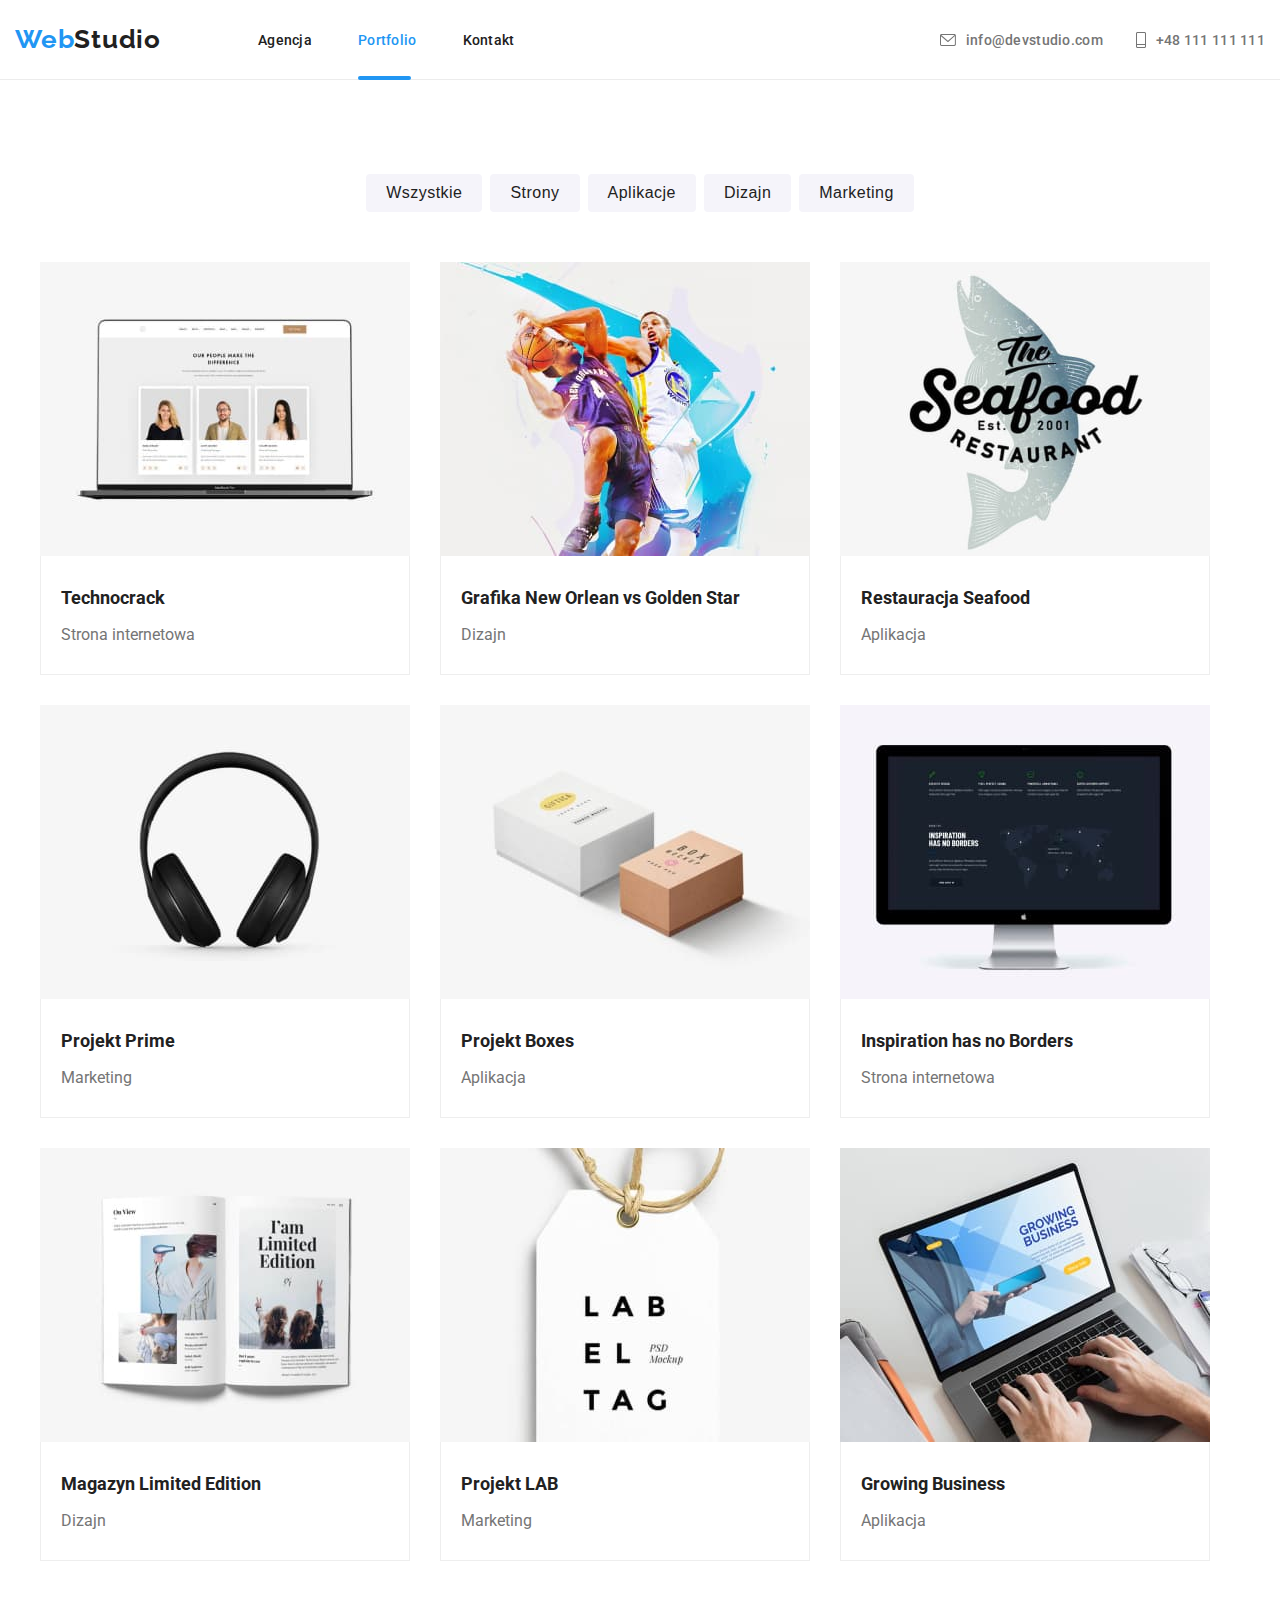
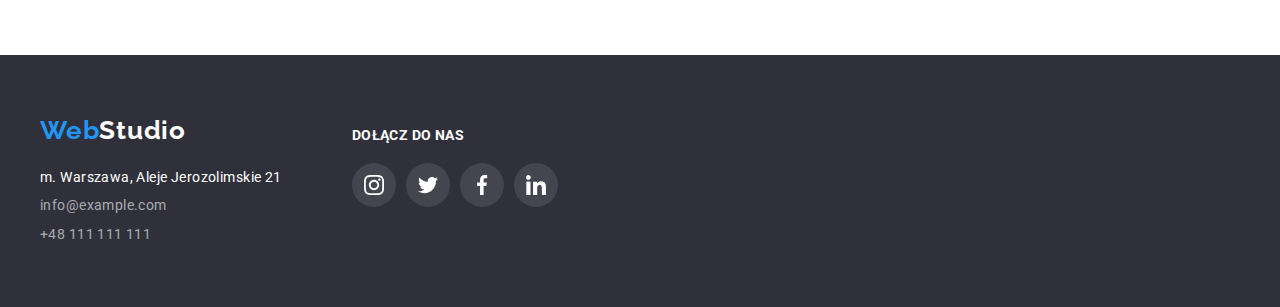
==== portfolio.html @ 6ef07c6f "." ====
<!DOCTYPE html>
<html lang="pl">
  <head>
    <meta charset="UTF-8" />
    <meta http-equiv="X-UA-Compatible" content="IE=edge" />
    <meta name="viewport" content="width=device-width, initial-scale=1.0" />
    <title>WebStudio</title>
    <link
      rel="stylesheet"
      href="https://cdnjs.cloudflare.com/ajax/libs/modern-normalize/1.1.0/modern-normalize.min.css"
      integrity="sha512-wpPYUAdjBVSE4KJnH1VR1HeZfpl1ub8YT/NKx4PuQ5NmX2tKuGu6U/JRp5y+Y8XG2tV+wKQpNHVUX03MfMFn9Q=="
      crossorigin="anonymous"
      referrerpolicy="no-referrer"
    />
    <link href="./css/styles.css" rel="stylesheet" />
    <link rel="preconnect" href="https://fonts.gstatic.com" crossorigin />
    <link
      href="https://fonts.googleapis.com/css2?family=Raleway:wght@700&family=Roboto:wght@400;500;700;900&display=swap"
      rel="stylesheet"
    />
  </head>
  <body>
    <header class="page-headerr">
      <div class="menu containerr">
        <div class="menu__logo logo">
          <a class="navigation-logo" href="./index.html"> <span>Web</span>Studio</a>
        </div>
        <nav class="menu__nav">
          <ul class="menu__nav-items">
            <li>
              <a class="menu__nav-item link" href="./index.html">Agencja</a>
            </li>
            <li>
              <a class="menu__nav-item-main link link-active" href="./portfolio.html">Portfolio</a>
            </li>
            <li>
              <a class="menu__nav-item link" href="#">Kontakt</a>
            </li>
          </ul>
        </nav>
        <div class="menu__contact">
          <ul class="menu__contact-items">
            <li class="flex">
              <a class="menu__contact-item link" href="mailto:info@devstudio.com">
                <svg class="menu__contact-icon-mail" width="16" height="12">
                  <use href="./images/symbol-defs.svg#icon-envelope12-1"></use>
                </svg>
                info@devstudio.com
              </a>
            </li>
            <li class="flex">
              <a class="menu__contact-item link" href="tel:+48111111111">
                <svg class="menu__contact-icon-tel" width="10" height="16">
                  <use href="./images/symbol-defs.svg#icon-phone"></use>
                </svg>
                +48 111 111 111
              </a>
            </li>
          </ul>
        </div>
      </div>
    </header>
    <main>
      <!--buttons-->
      <div class="height-portfolio">
        <section class="align-items-center">
          <div class="container">
            <ul class="menu-buttons">
              <li>
                <button style="cursor: pointer" class="menu-button" type="button">Wszystkie</button>
              </li>
              <li>
                <button style="cursor: pointer" class="menu-button" type="button">Strony</button>
              </li>
              <li>
                <button style="cursor: pointer" class="menu-button" type="button">Aplikacje</button>
              </li>
              <li>
                <button style="cursor: pointer" class="menu-button" type="button">Dizajn</button>
              </li>
              <li>
                <button style="cursor: pointer" class="menu-button" type="button">Marketing</button>
              </li>
            </ul>
          </div>
        </section>
        <section class="section-main-cards">
          <div class="container-main-cards">
            <ul class="cards">
              <li class="card-item">
                <div class="overlay-box">
                  <img
                    src="./images/Technocrack.jpg"
                    alt="strona internetowa"
                    width="370"
                    height="294"
                  />
                  <div class="overlay">
                    <p class="overlay-text">
                      Technocrack jest popularną platformą wykorzystywaną do rozpowszechniania
                      koronawirusa. Firmy wykorzystują tę platformę do celów szpiegowskich i ataków
                      na niezabezpieczone serwery konkurencji
                    </p>
                  </div>
                </div>
                <figcaption class="body-title">
                  <h2 class="description">Technocrack</h2>
                  <p class="alt">Strona internetowa</p>
                </figcaption>
              </li>
              <li class="card-item">
                <div class="overlay-box">
                  <img src="./images/GoldenStar.jpg" alt="dizajn" width="370" height="294" />
                  <div class="overlay">
                    <p class="overlay-text">
                      Technocrack jest popularną platformą wykorzystywaną do rozpowszechniania
                      koronawirusa. Firmy wykorzystują tę platformę do celów szpiegowskich i ataków
                      na niezabezpieczone serwery konkurencji
                    </p>
                  </div>
                </div>
                <figcaption class="body-title">
                  <h2 class="description">Grafika New Orlean vs Golden Star</h2>
                  <p class="alt">Dizajn</p>
                </figcaption>
              </li>
              <li class="card-item">
                <div class="overlay-box">
                  <img src="./images/seafood.jpg" alt="aplikacja" width="370" height="294" />
                  <div class="overlay">
                    <p class="overlay-text">
                      Technocrack jest popularną platformą wykorzystywaną do rozpowszechniania
                      koronawirusa. Firmy wykorzystują tę platformę do celów szpiegowskich i ataków
                      na niezabezpieczone serwery konkurencji
                    </p>
                  </div>
                </div>
                <figcaption class="body-title">
                  <h2 class="description">Restauracja Seafood</h2>
                  <p class="alt">Aplikacja</p>
                </figcaption>
              </li>
              <li class="card-item">
                <div class="overlay-box">
                  <img src="./images/headphones.jpg" alt="marketing" width="370" height="294" />
                  <div class="overlay">
                    <p class="overlay-text">
                      Technocrack jest popularną platformą wykorzystywaną do rozpowszechniania
                      koronawirusa. Firmy wykorzystują tę platformę do celów szpiegowskich i ataków
                      na niezabezpieczone serwery konkurencji
                    </p>
                  </div>
                </div>
                <figcaption class="body-title">
                  <h2 class="description">Projekt Prime</h2>
                  <p class="alt">Marketing</p>
                </figcaption>
              </li>
              <li class="card-item">
                <div class="overlay-box">
                  <img src="./images/boxes.jpg" alt="aplikacja" width="370" height="294" />
                  <div class="overlay">
                    <p class="overlay-text">
                      Technocrack jest popularną platformą wykorzystywaną do rozpowszechniania
                      koronawirusa. Firmy wykorzystują tę platformę do celów szpiegowskich i ataków
                      na niezabezpieczone serwery konkurencji
                    </p>
                  </div>
                </div>
                <figcaption class="body-title">
                  <h2 class="description">Projekt Boxes</h2>
                  <p class="alt">Aplikacja</p>
                </figcaption>
              </li>
              <li class="card-item">
                <div class="overlay-box">
                  <img
                    src="./images/monitor.jpg"
                    alt="strona internetowa"
                    width="370"
                    height="294"
                  />
                  <div class="overlay">
                    <p class="overlay-text">
                      Technocrack jest popularną platformą wykorzystywaną do rozpowszechniania
                      koronawirusa. Firmy wykorzystują tę platformę do celów szpiegowskich i ataków
                      na niezabezpieczone serwery konkurencji
                    </p>
                  </div>
                </div>
                <figcaption class="body-title">
                  <h2 class="description">Inspiration has no Borders</h2>
                  <p class="alt">Strona internetowa</p>
                </figcaption>
              </li>
              <li class="card-item">
                <div class="overlay-box">
                  <img src="./images/limited-book.jpg" alt="dizajn" width="370" height="294" />
                  <div class="overlay">
                    <p class="overlay-text">
                      Technocrack jest popularną platformą wykorzystywaną do rozpowszechniania
                      koronawirusa. Firmy wykorzystują tę platformę do celów szpiegowskich i ataków
                      na niezabezpieczone serwery konkurencji
                    </p>
                  </div>
                </div>
                <figcaption class="body-title">
                  <h2 class="description">Magazyn Limited Edition</h2>
                  <p class="alt">Dizajn</p>
                </figcaption>
              </li>
              <li class="card-item">
                <div class="overlay-box">
                  <img src="./images/LAB.jpg" alt="marketing" width="370" height="294" />
                  <div class="overlay">
                    <p class="overlay-text">
                      Technocrack jest popularną platformą wykorzystywaną do rozpowszechniania
                      koronawirusa. Firmy wykorzystują tę platformę do celów szpiegowskich i ataków
                      na niezabezpieczone serwery konkurencji
                    </p>
                  </div>
                </div>
                <figcaption class="body-title">
                  <h2 class="description">Projekt LAB</h2>
                  <p class="alt">Marketing</p>
                </figcaption>
              </li>
              <li class="card-item">
                <div class="overlay-box">
                  <img src="./images/Business.jpg" alt="aplikacja" width="370" height="294" />
                  <div class="overlay">
                    <p class="overlay-text">
                      Technocrack jest popularną platformą wykorzystywaną do rozpowszechniania
                      koronawirusa. Firmy wykorzystują tę platformę do celów szpiegowskich i ataków
                      na niezabezpieczone serwery konkurencji
                    </p>
                  </div>
                </div>
                <figcaption class="body-title">
                  <h2 class="description">Growing Business</h2>
                  <p class="alt">Aplikacja</p>
                </figcaption>
              </li>
            </ul>
          </div>
        </section>
      </div>
    </main>
    <footer class="section__footer">
      <div class="container footer">
        <div class="footer__item">
          <div class="logo">
            <a class="navigation-logo-footer" href="./index.html"> <span>Web</span>Studio</a>
          </div>
          <address class="address__box">
            <p>m. Warszawa, Aleje Jerozolimskie 21</p>
            <p><a class="footer-mail" href="mailto:info@example.com">info@example.com</a></p>
            <p><a class="footer-phone" href="tel:+48111111111">+48 111 111 111</a></p>
          </address>
        </div>
        <div class="footer__item">
          <h3 class="footer__label">DOŁĄCZ DO NAS</h3>
          <ul class="footer__icons-list">
            <li>
              <a class="footer__icon-bg link" href="#">
                <svg class="footer__icon" width="20" height="20">
                  <use href="./images/symbol-defs.svg#icon-instagram-footer"></use>
                </svg>
              </a>
            </li>
            <li>
              <a class="footer__icon-bg link" href="#">
                <svg class="footer__icon" width="20" height="20">
                  <use href="./images/symbol-defs.svg#icon-twitter-logo-footer"></use>
                </svg>
              </a>
            </li>
            <li>
              <a class="footer__icon-bg link" href="#">
                <svg class="footer__icon" width="20" height="20">
                  <use href="./images/symbol-defs.svg#icon-facebook-footer"></use>
                </svg>
              </a>
            </li>
            <li>
              <a class="footer__icon-bg link" href="#">
                <svg class=".footer__icon" width="20" height="20">
                  <use href="./images/symbol-defs.svg#icon-linkedin-footer"></use>
                </svg>
              </a>
            </li>
          </ul>
        </div>
      </div>
    </footer>
  </body>
</html>
---- css/styles.css ----
:root {
  --main-font: 'Roboto', sans-serif;
  --secondary-font: 'Raleway', sans-serif;
  --main-color: #212121;
  --secondary-color: #2196f3;
  --third-color: #ffffff;
  --fourth-color: #757575;
  --fifth-color: #2f303a;
  --sixth-color: rgba(255, 255, 255, 0.6);
  --seventh-color: #f5f4fa;
  --FontDefaultRoboto: 'Roboto', sans-serif;
  --first-cursor: pointer;
  --border-color: #afb1b8;
  --background-svg: rgba(255, 255, 255, 0.1);
  --background-svg-second: rgba(47, 48, 58, 0.8);
}
body {
  font-family: var(--main-font);
  color: var(--main-color);
}
* {
  margin: 0;
  padding: 0;
}
.container {
  padding: 0 15px;
  width: 1200px;
  margin: auto;
  display: flex;
  flex-direction: inherit;
}
span {
  color: var(--secondary-color);
}
.navigation-logo {
  font-family: var(--secondary-font);
  font-weight: 700;
  font-size: 26px;
  line-height: 1.19;
  letter-spacing: 0.03em;
  color: var(--main-color);
}
.navigation-logo:focus,
.navigation-logo:active {
  color: var(--secondary-color);
}
.main-title {
  background: var(--fifth-color);
}
.modal-button {
  font-weight: 700;
  font-size: 16px;
  line-height: 2.5;
  display: flex;
  align-items: center;
  text-align: center;
  letter-spacing: 0.06em;
  background: var(--secondary-color);
}
.modal-button:hover,
.modal-button:focus,
.modal-button:active {
  color: var(--third-color);
}
.paragraph-title {
  font-weight: 700;
  font-size: 14px;
  line-height: 1.333;
  letter-spacing: 0.03em;
  text-transform: uppercase;
}
.paragraph-content {
  font-size: 14px;
  line-height: 2;
  letter-spacing: 0.03em;
  color: var(--fourth-color);
}
.worker-name {
  font-weight: 500;
  font-size: 16px;
  line-height: 1.583;
  text-align: center;
  letter-spacing: 0.03em;
}
.worker-position {
  font-size: 16px;
  line-height: 1.583;
  text-align: center;
  letter-spacing: 0.03em;
  color: var(--fourth-color);
}
.navigation-logo {
  color: var(--main-color);
}
.footer-mail {
  font-size: 14px;
  line-height: 2;
  letter-spacing: 0.03em;
  color: var(--sixth-color);
}
.footer-mail:hover,
.footer-mail:focus {
  color: var(--secondary-color);
}
.footer-phone {
  font-size: 14px;
  line-height: 2;
  letter-spacing: 0.03em;
  color: var(--sixth-color);
}
.footer-phone:hover,
.footer-phone:focus {
  color: var(--secondary-color);
}
.figcaption-main {
  font-weight: 700;
  font-size: 18px;
  line-height: 2;
  letter-spacing: 0.06em;
}
.menu-button {
  color: var(--main-color);
  font-size: 16px;
  font-weight: 500;
  line-height: 1.62;
  letter-spacing: 0.03em;
  background-color: var(--seventh-color);
  border: 0;
  border-radius: 4px;
  text-decoration: none;
  border-radius: 4px;
  text-transform: none;
  text-align: center;
  cursor: pointer;
  padding: 6px 20px 6px 20px;
}
.menu-button:hover,
.menu-button:focus,
.menu-button:active {
  background-color: var(--secondary-color);
  color: var(--third-color);
  box-shadow: 0px 3px 1px rgba(0, 0, 0, 0.1), 0px 1px 2px rgba(0, 0, 0, 0.08),
    0px 2px 2px rgba(0, 0, 0, 0.12);
  transition-property: color, background-color, box-shadow;
  transition-duration: 250ms;
  transition-timing-function: cubic-bezier(0.4, 0, 0.2, 1);
}
.portfolio-main-section {
  display: flex;
  flex-wrap: wrap;
  justify-content: center;
  align-items: center;
  gap: 30px;
}
.portfolio-elements {
  display: flex;
  flex-direction: column;
  align-items: center;
}
/* .portfolio-element-border {
  display: flex;
  flex-direction: column;
  border-right: solid 1px rgba(238, 238, 238, 1);
  border-bottom: solid 1px rgba(238, 238, 238, 1);
  border-left: solid 1px rgba(238, 238, 238, 1);
  justify-content: center;
  padding: 20px 24px;
  margin: 0;
  width: 370px;
  gap: 4px;
} */
ul {
  list-style-type: none;
}
a {
  text-decoration: none;
}
.background-color {
  background-image: linear-gradient(rgba(47, 48, 58, 0.4), rgba(47, 48, 58, 0.4)),
    url(../images/Img.jpg);
  background-size: cover;
}
.main-button-place {
  display: flex;
  flex-direction: column;
  align-items: center;
  justify-content: center;
  margin: 0 auto;
  padding: 200px 0px;
  width: 696px;
}
h1 {
  color: var(--seventh-color);
  font-style: normal;
  font-weight: 900;
  font-size: 44px;
  line-height: 1.32;
  text-align: center;
  letter-spacing: 0.06em;
  text-transform: uppercase;
}
.secondary-menu-button {
  padding: 10px 41px 10px 42px;
  margin-top: 30px;
  transition: all 0.2s ease;
  font-weight: 700;
  font-size: 16px;
  line-height: 1.88;
  letter-spacing: 0.06em;
  box-shadow: 0px 4px 4px rgba(0, 0, 0, 0.15);
  border-radius: 10px;
  background-color: var(--secondary-color);
  color: #ffffff;
  cursor: pointer;
  transition-property: color, background-color, box-shadow transform;
  transition-duration: 250ms;
  transition-timing-function: cubic-bezier(0.4, 0, 0.2, 1);
}
.secondary-menu-button:hover {
  background-color: var(--third-color);
  color: var(--secondary-color);
}
.menu-button:focus,
.menu-button:active {
  background-color: var(--secondary-color);
  color: var(--third-color);
}
.align-items-center {
  display: flex;
  flex-direction: column;
  align-items: center;
  padding-top: 94px;
}
.main-section,
.menu-buttons,
.portfolio-main-section,
.part-of-the-page,
.main-section-our-team-list {
  list-style: none;
}
.main-section-team {
  display: flex;
  flex-direction: column;
  justify-content: center;
  align-items: center;
  background-color: #f5f4fa;
  padding-top: 94px;
  padding-bottom: 94px;
}
.gap-50-px {
  display: flex;
  flex-direction: column;
  gap: 50px;
  padding-top: 94px;
  padding-bottom: 94px;
}
.gap-20-px {
  display: flex;
  flex-direction: column;
}
.part-of-the-page {
  text-align: center;
  margin: 0 auto;
  font-size: 36px;
  font-weight: 700;
  padding-bottom: 50px;
}
.presentation {
  list-style-type: none;
  display: flex;
  justify-content: center;
  gap: 30px;
  padding: 0px 0px 94px;
}
.captions-on-the-photo {
  position: absolute;
  bottom: 0;
  display: block;
  width: 370px;
  height: 70px;
  padding: 27px 90px;
  text-align: center;
  font-size: 14px;
  font-weight: 700;
  line-height: calc(16 / 14) px;
  letter-spacing: 0.03em;
  color: rgba(255, 255, 255, 1);
  background: linear-gradient(0deg, var(--background-svg), 0%, var(--background-svg-second, 50%));
}
.relative {
  position: relative;
}
.secondary-title {
  font-weight: 700;
  font-size: 36px;
  line-height: 1.16;
  letter-spacing: 0.03em;
  text-align: center;
  margin: 0 auto;
}
.pre .part-of-the-page {
  font-weight: 700;
  font-size: 36px;
  line-height: 1.16;
  letter-spacing: 0.03em;
  text-align: center;
  margin: 0 auto;
  padding: 0px 0px 50px;
}
.main-section-team-list {
  display: flex;
  margin: 0 auto;
  align-items: center;
  padding: 0;
  justify-content: space-between;
  width: 1170px;
}
.no-margin {
  margin: 0px auto;
}
.footer-mail {
  font-family: var(--FontDefaultRoboto);
  font-style: normal;
  font-weight: 400;
  font-size: 14px;
  letter-spacing: 00.03em;
  line-height: 1.71;
  color: rgba(255, 255, 255, 0.6);
  text-decoration: none;
  transition-property: color;
  transition-duration: 250ms;
  transition-timing-function: cubic-bezier(0.4, 0, 0.2, 1);
}
.footer-mail:hover,
.footer-mail:focus {
  color: var(--secondary-color);
}
.footer-phone {
  font-family: var(--FontDefaultRoboto);
  font-style: normal;
  font-weight: 400;
  font-size: 14px;
  line-height: 1.71;
  letter-spacing: 00.03em;
  color: rgba(255, 255, 255, 0.6);
  text-decoration: none;
  transition-property: color;
  transition-duration: 250ms;
  transition-timing-function: cubic-bezier(0.4, 0, 0.2, 1);
}
.footer-phone:hover,
.footer-phone:focus {
  color: var(--secondary-color);
}
.height-portfolio {
  justify-content: center;
}
.menu-buttons {
  display: flex;
  justify-content: center;
  margin: 0;
  border: 0;
  padding: 0;
  gap: 8px;
}
.footer-mail-portfolio {
  font-family: var(--FontDefaultRoboto);
  font-style: normal;
  font-weight: 400;
  font-size: 14px;
  letter-spacing: 00.03em;
  line-height: 1.71;
  color: rgba(255, 255, 255, 0.6);
}
.footer-mail-portfolio:hover,
.footer-mail-portfolio:focus {
  color: var(--secondary-color);
}
.navigation-logo-footer {
  font-family: var(--secondary-font);
  font-weight: 700;
  font-size: 26px;
  line-height: 1.19;
  letter-spacing: 0.03em;
  color: var(--third-color);
}
.navigation-logo-footer:focus,
.navigation-logo-footer:active {
  color: var(--secondary-color);
}
/* .align-items-center-free-space {
  display: flex;
  flex-direction: column;
  align-items: center;
  padding-top: 50px;
} */
.gap-90-px {
  gap: 94px;
  display: flex;
  flex-direction: column;
  padding-bottom: 94px;
}
img {
  display: block;
}
.social-icon {
  width: 20px;
  height: 20px;
  fill: var(--third-color);
}

.section__short-padding-bottom {
  padding-bottom: 0px;
}
.articles__list {
  display: flex;
  justify-content: center;
  column-gap: 30px;

  list-style: none;
}
.article {
  max-width: 270px;
}
.article__figure {
  width: 270px;
  height: 120px;
  display: flex;
  justify-content: center;
  align-items: center;
  margin-bottom: 30px;
  background-color: #f5f4fa;
}
.article__icon {
  display: block;
  width: 65px;
  height: 70px;
}
.article__title {
  font-size: 14px;
  font-weight: 700;
  line-height: 1.14;
  letter-spacing: 0.03em;
  text-align: left;
  margin-bottom: 10px;
}
.article__copy {
  height: 75px;
  font-size: 14px;
  line-height: calc(24 / 14);
  letter-spacing: 0.03em;
  text-align: left;
  color: rgb(117, 117, 117);
}
.sectionn {
  padding-top: 94px;
}
.specialization {
  background-color: #e5e5e5;
  padding-top: 94px;
  padding-bottom: 94px;
}
.container-specialization {
  width: 1200px;
  margin: 0 auto;
  padding: 0 15px;
  display: flex;
  flex-direction: column;
  align-items: center;
}
.specializations-title {
  font-size: 36px;
  font-weight: 700;
  color: var(--main-color);
  display: block;
  padding-bottom: 50px;
}
.specializations-list {
  display: flex;
  width: 1170px;
  justify-content: space-between;
}
.main-team {
  background-color: #f5f4fa;
  padding-top: 94px;
  padding-bottom: 94px;
}
.container-main-team {
  width: 1200px;
  margin: 0 auto;
  padding: 0 15px;
  display: flex;
  flex-direction: column;
  align-items: center;
}
.main-team-title {
  font-size: 36px;
  font-weight: 700;
  color: var(--main-color);
  display: block;
  padding-bottom: 50px;
}
.team-images-list {
  display: flex;
  width: 1170px;
  justify-content: space-between;
}
.team-images-item {
  display: flex;
  flex-direction: column;
  align-items: center;
  background-color: var(--third-color);
  border-radius: 0px 0px 4px 4px;
  box-shadow: 0px 1px 3px rgba(0, 0, 0, 0.12), 0px 1px 1px rgba(0, 0, 0, 0.14),
    0px 2px 1px rgba(0, 0, 0, 0.2);
}
.fullname {
  font-size: 16px;
  font-weight: 500;
  color: var(--main-color);
  padding-top: 30px;
}
.workplace {
  font-size: 16px;
  font-weight: 400;
  color: var(--fourth-color);
  padding-top: 10px;
  padding-bottom: 16px;
}
.team-socialmedia-links {
  display: flex;
  width: 206px;
  justify-content: space-between;
  padding-bottom: 30px;
}
.team-socialmedia-icon {
  width: 20px;
  height: 20px;
}
.team-socialmedia-link {
  width: 44px;
  height: 44px;
  border-radius: 50%;
  display: flex;
  justify-content: center;
  align-items: center;
  fill: #afb1b8;
  transition-property: fill, background-color;
  transition-duration: 250ms;
  transition-timing-function: cubic-bezier(0.4, 0, 0.2, 1);
}
.team-socialmedia-link:hover,
.team-socialmedia-link:focus {
  fill: var(--third-color);
  background-color: var(--secondary-color);
  cursor: var(--first-cursor);
}
.social-link {
  display: flex;
  width: 44px;
  height: 44px;
  background-color: rgba(255, 255, 255, 0.1);
  border-radius: 50%;
  justify-content: center;
  align-items: center;
}
.section__footer {
  padding-top: 60px;
  padding-bottom: 60px;
  background-color: rgb(47, 48, 58);
}
.footer__item {
  display: flex;
  flex-direction: column;
  justify-content: flex-start;
  align-items: stretch;
  row-gap: 20px;
}
.address__link--color {
  color: rgba(255, 255, 255, 0.1);
}
.address__box {
  text-decoration: none;
  height: 81px;
  display: flex;
  flex-direction: column;
  justify-content: space-between;
  font-size: 14px;
  font-style: normal;
  line-height: 1.7;
  letter-spacing: 0.03em;
  text-align: left;
  color: rgba(255, 255, 255, 1);
}
.footer__label {
  margin-top: 12px;
  font-style: normal;
  font-weight: 700;
  font-size: 14px;
  line-height: calc(16 / 14) px;
  letter-spacing: 0.03em;
  text-transform: uppercase;
  color: rgba(255, 255, 255, 1);
}
.footer__icons {
  list-style-type: none;
  display: flex;
}
.footer__icons-list {
  display: flex;
  justify-content: center;
  align-content: center;
  column-gap: 10px;
  list-style: none;
}
.footer__icon-bg {
  display: flex;
  justify-content: center;
  align-items: center;
  height: 44px;
  width: 44px;
  border-radius: 50%;
  background-size: contain;
  background-position: center;
  background-repeat: no-repeat;
  background-color: rgba(255, 255, 255, 0.1);
  fill: rgba(255, 255, 255, 1);
  transition-property: background-color, fill;
  transition-duration: 250ms;
  transition-timing-function: cubic-bezier(0.4, 0, 0.2, 1);
}
.footer__icon {
  display: inline-block;
  fill: inherit;
}
.footer__icon-bg:focus,
.footer__icon-bg:hover {
  fill: rgb(255, 255, 255);
  background-color: var(--secondary-color);
}
.section__footer {
  padding-top: 60px;
  padding-bottom: 60px;
  background-color: rgb(47, 48, 58);
}
.footer {
  padding-right: 15px;
  display: flex;
  align-content: flex-start;
  column-gap: 70px;
}
.footer__item {
  display: flex;
  flex-direction: column;
  justify-content: flex-start;
  align-items: stretch;
  row-gap: 20px;
}
.logo {
  display: inline-block;
}
.link {
  text-decoration: none;
  cursor: pointer;
  transition-property: color;
  transition-duration: 250ms;
  transition-timing-function: cubic-bezier(0.4, 0, 0.2, 1);
}
.link:hover,
.link:focus {
  color: var(--secondary-color);
}
.link-active::after {
  content: '';
  display: block;
  width: 53px;
  height: 4px;
  border-radius: 2px;
  background-color: var(--secondary-color);
  position: absolute;
  top: 76px;
}
/* .link-active::after {
  display: block;
  margin-left: auto;
  margin-right: auto;
  content: '';
  width: 58px;
  min-height: 4px;
  border-radius: 10px;
  background-color: var(--secondary-color);
  margin-top: 28px;
  position: absolute;
  animation-name: updownLine;
  animation-duration: 10s;
  animation-iteration-count: infinite;
  animation-timing-function: ease-out;
} */

/* @keyframes updownLine {
  0% {
    margin-top: 28px;
    width: 58px;
  }
  50% {
    margin-top: 2px;
    width: 62px;
  }
  100% {
    margin-top: 28px;
    width: 58px;
  }
} */

.address__box {
  text-decoration: none;
  height: 81px;
  display: flex;
  flex-direction: column;
  justify-content: space-between;
  font-size: 14px;
  font-style: normal;
  line-height: 1.7;
  letter-spacing: 0.03em;
  text-align: left;
  color: rgba(255, 255, 255, 1);
}
.menu__contact {
  display: flex;
}
.menu__contact-items {
  display: flex;
  justify-content: center;
  gap: 30px;
  list-style-type: none;
  transition-property: fill;
  transition-duration: 250ms;
  transition-timing-function: cubic-bezier(0.4, 0, 0.2, 1);
}
.flex {
  display: flex;
}
.menu__contact-item {
  display: inline-flex;
  justify-content: center;
  text-decoration: none;
  cursor: pointer;
  color: rgb(117, 117, 117);
  fill: rgb(117, 117, 117);
}
.menu__contact-icon-mail {
  display: inline-block;
  width: 16px;
  height: 16px;
  margin-right: 10px;
  fill: inherit;
}
.menu__contact-icon-tel {
  display: inline-block;
  width: 16px;
  height: 16px;
  margin-right: 7px;
  fill: solid #2196f3;
}
.menu__contact-item:hover,
.menu__contact-item:focus,
.menu__contact-icon-mail:hover,
.menu__contact-icon-mail:focus,
.menu__contact-icon-tel:hover,
.menu__contact-icon-tel:focus {
  color: var(--secondary-color);
  fill: var(--secondary-color);
}
.page-headerr {
  background-color: rgb(255, 255, 255);
  border-bottom: 1px solid rgb(236, 236, 236);
}
.containerr {
  width: 1250px;
  margin-right: auto;
  margin-left: auto;
}
.menu {
  height: 79px;
  padding-left: 15px;
  padding-right: 15px;
  display: flex;
  align-items: center;
  justify-content: space-between;
  font-size: 14px;
  font-weight: 500;
  line-height: calc(16 / 14);
  letter-spacing: 0.02em;
}
.menu__logo {
  margin-right: 97px;
}
.logo {
  display: inline-block;
}
.menu__nav {
  display: flex;
  flex: 1;
  font-size: 14px;
  font-weight: 500;
  line-height: calc(16 / 14);
  letter-spacing: 0.02em;
}
.menu__nav-items {
  display: flex;
  gap: 46px;
  list-style-type: none;
  color: #2196f3;
}
.menu__nav-item-main {
  text-decoration: none;
  cursor: pointer;
  color: (var(--secondary-color));
}
.menu__nav-item {
  text-decoration: none;
  cursor: pointer;
  color: rgb(33, 33, 33, 1);
}
.section__list {
  list-style-type: none;
}
.section {
  padding-top: 94px;
  padding-bottom: 94px;
}
.section__header {
  font-size: 36px;
  font-weight: 700;
  line-height: 1.17;
  letter-spacing: 0.03em;
  text-align: center;
  padding-bottom: 50px;
}
.section__list {
  list-style-type: none;
}
.client__list {
  display: flex;
  justify-content: center;
  gap: 30px;
  list-style-type: none;
}
.linkk {
  text-decoration: none;
  cursor: pointer;
}
.linkk:hover,
.linkk:focus {
  color: var(--secondary-color);
}
.client__item {
  width: 170px;
  height: 90px;
  display: flex;
  justify-content: center;
  align-items: center;
  border-radius: 4px;
  border: 1px solid var(--border-color);
  fill: #afb1b8;
}
.client__item:hover,
.client__item:focus {
  fill: var(--secondary-color);
  border-color: var(--secondary-color);
}
.client__icon {
  display: block;
  width: 100px;
  height: 60px;
  fill: inherit;
  transition-property: fill, border;
  transition-duration: 250ms;
  transition-timing-function: cubic-bezier(0.4, 0, 0.2, 1);
}
.backdrop {
  position: fixed;
  top: 0;
  left: 0;
  z-index: 1;
  width: 100%;
  height: 100%;
  display: flex;
  justify-content: center;
  align-items: center;
  background-color: rgba(0, 0, 0, 0.2);
  transition-property: visibility, opacity, transform;
  transition-duration: 1s;
  transition-timing-function: cubic-bezier(0.4, 0, 0.2, 1);
}
.is-hidden {
  pointer-events: none;
  visibility: hidden;
  opacity: 0;
  transform: translateX(50%) translateY(-50%) scale(0.5) rotate(0deg) skew(10deg, 10deg);
}
.modal {
  display: flex;
  position: fixed;
  width: 528px;
  height: 581px;
  background-color: rgb(245, 244, 250);
  border-radius: 4px;
  box-shadow: 0px 1px 3px rgb(47, 48, 58), 0px 1px 1px rgb(117, 117, 117),
    0px 2px 1px rgb(174, 176, 183);
}
.modal_icon-close {
  display: flex;
  justify-content: center;
  align-items: center;
  position: absolute;
  top: 18px;
  right: 18px;
  width: 30px;
  height: 30px;
  border-radius: 50px;
  background-color: rgb(255, 255, 255);
  border-color: rgb(236, 236, 236);
  padding: 0px;
  margin: 0px;
}
.modal_icon-close:hover,
.modal_icon-close:focus {
  cursor: pointer;
  background-color: rgb(33, 150, 243);
  fill: #ffffff;
}
.overlay {
  width: 370px;
  height: 294px;
  background-color: rgba(33, 150, 243, 0.9);
  position: absolute;
  top: 0px;
  left: 0px;
}
.portfolio-elements:hover .overlay {
  transform: translatex(0);
}
.overlay-text {
  font-size: 18px;
  font-weight: 400;
  line-height: 28px;
  color: #ffffff;
  padding: 49px 45px 49px 24px;
}
.overlay {
  transform: translateY(100%);
  transition-property: transform;
  transition-duration: 250ms;
  transition-timing-function: cubic-bezier(0.4, 0, 0.2, 1);
  cursor: pointer;
}
.overlay-box {
  position: relative;
}
.overlay-box {
  overflow: hidden;
}
.section-main-cards {
  padding-top: 50px;
  padding-bottom: 94px;
  background-color: #ffffff;
}
.container-main-cards {
  width: 1200px;
  margin: 0 auto;
  padding: 0px 15px;
  display: flex;
}
.cards {
  display: flex;
  flex-wrap: wrap;
  gap: 30px;
}
.card-item {
  background-color: #ffffff;
  transition-property: background-color;
  transition-duration: 250ms;
  transition-timing-function: cubic-bezier(0.4, 0, 0.2, 1);
  cursor: pointer;
}
.card-item:hover .overlay {
  transform: translateY(0);
}
.card-item:hover {
  box-shadow: 0px 1px 1px rgba(0, 0, 0, 0.12), 0px 4px 4px rgba(0, 0, 0, 0.06),
    1px 4px 6px rgba(0, 0, 0, 0.16);
}
.description {
  padding-bottom: 4px;
  font-size: 18px;
  line-height: 2;
}
.alt {
  line-height: 1.875;
  color: #757575;
}
.body-title {
  padding: 24px 20px;
  border: 1px solid #eee;
  border-top: none;
}
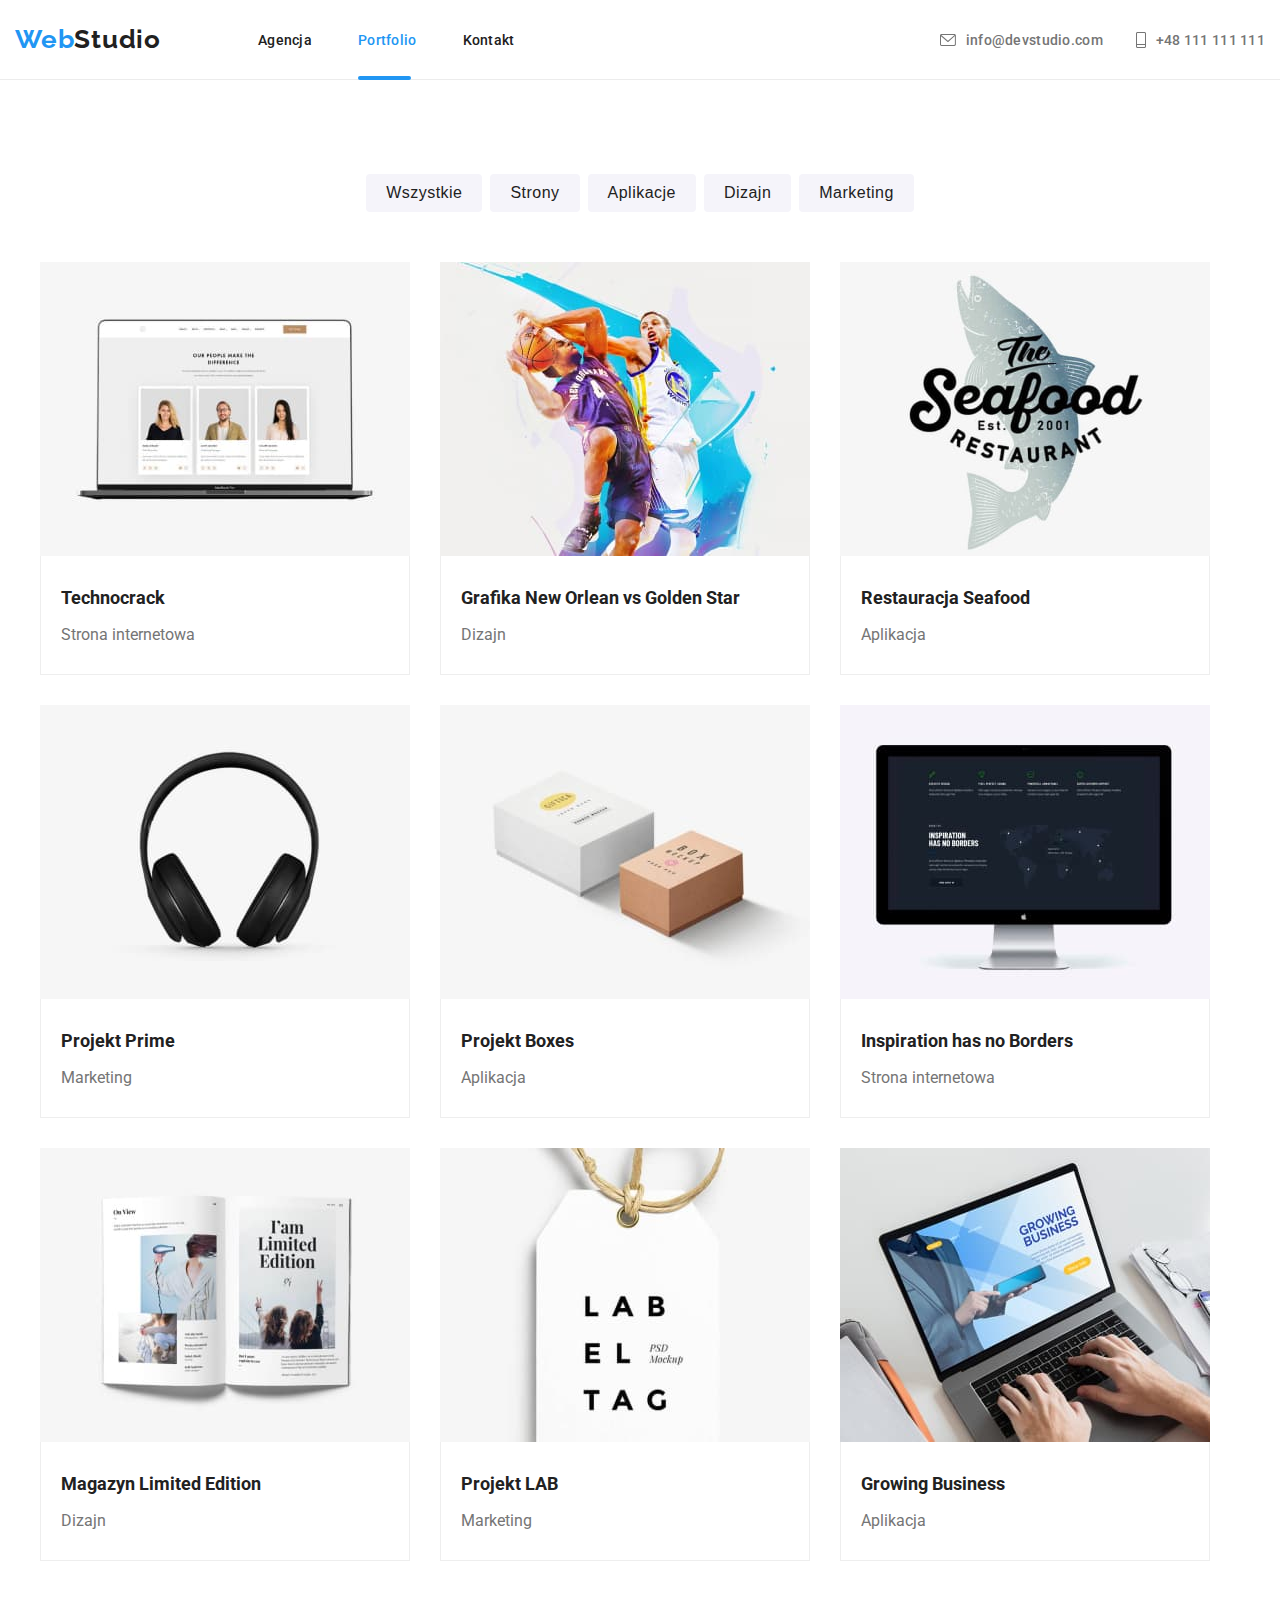
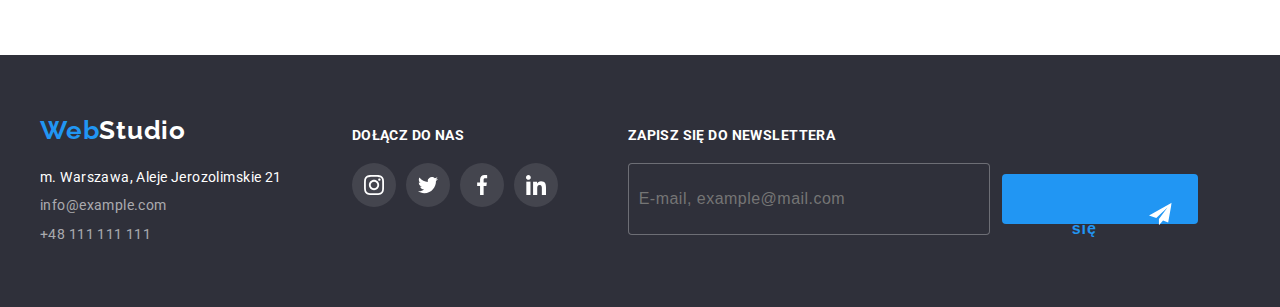
==== commit eaf94d5b: "." ====
--- a/portfolio.html
+++ b/portfolio.html
@@ -291,6 +291,28 @@
             </li>
           </ul>
         </div>
+        <form class="footer__item footer-form" name="newsletter_email" action="/singnup" method="post" autocomplete="off" target="_self" validate>
+          <label class="footer__label" for="email" >ZAPISZ SIĘ DO NEWSLETTERA
+          </label>
+          <div class="footer-form__grid">
+              <input  
+              class="footer-form__input" 
+              type="email"
+              id="email" 
+              name="newsletter-user-email" 
+              placeholder="E-mail, example@mail.com" 
+              />
+              <button class="button footer-btn" type="submit">
+                  <div class="footer-btn__grid">
+                      <span class="footer-btn__text">
+                      Zapisz się
+                      </span>
+                      <svg class="footer-btn__icon" width="24" height="24">
+                          <use href="./images/symbol-defs.svg#icon-icon-send"/>
+                      </svg>
+                  </div>
+              </button>
+                  </div>  
       </div>
     </footer>
   </body>
--- a/css/styles.css
+++ b/css/styles.css
@@ -157,18 +157,6 @@
   flex-direction: column;
   align-items: center;
 }
-/* .portfolio-element-border {
-  display: flex;
-  flex-direction: column;
-  border-right: solid 1px rgba(238, 238, 238, 1);
-  border-bottom: solid 1px rgba(238, 238, 238, 1);
-  border-left: solid 1px rgba(238, 238, 238, 1);
-  justify-content: center;
-  padding: 20px 24px;
-  margin: 0;
-  width: 370px;
-  gap: 4px;
-} */
 ul {
   list-style-type: none;
 }
@@ -388,12 +376,6 @@
 .navigation-logo-footer:active {
   color: var(--secondary-color);
 }
-/* .align-items-center-free-space {
-  display: flex;
-  flex-direction: column;
-  align-items: center;
-  padding-top: 50px;
-} */
 .gap-90-px {
   gap: 94px;
   display: flex;
@@ -575,6 +557,69 @@
   justify-content: flex-start;
   align-items: stretch;
   row-gap: 20px;
+}
+.footer-form {
+  max-width: 570px;
+  height: 50px;
+  flex: 2;
+}
+.footer-form__grid {
+  display: flex;
+  justify-content: start;
+  align-items: center;
+  gap: 12px;
+}
+.footer-form__input {
+  width: 350px;
+  height: 50px;
+  padding: 10px;
+  border-radius: 4px;
+  border: 1px solid rgba(255, 255, 255, 0.3);
+  font-size: 16px;
+  line-height: calc(20 / 16) px;
+  letter-spacing: 0.03em;
+  text-align: left;
+  color: rgba(255, 255, 255, 0.6);
+  border-color: rgba(255, 255, 255, 0.3);
+  background-color: rgb(47, 48, 58);
+  transition-property: border-color;
+  transition-duration: 250ms;
+  transition-timing-function: cubic-bezier(0.4, 0, 0.2, 1);
+}
+.footer-form__input:hover,
+.footer-form__input:focus {
+  border-color: rgb(33, 150, 243);
+}
+.button {
+  display: block;
+  width: 200px;
+  height: 50px;
+  border-style: none;
+  border-radius: 4px;
+  background-color: rgb(33, 150, 243);
+  font-size: 16px;
+  font-weight: 700;
+  line-height: 1.88;
+  letter-spacing: 0.06em;
+  text-align: center;
+  color: rgba(255, 255, 255, 1);
+  cursor: pointer;
+  transition-property: transform;
+  transition-duration: 250ms;
+  transition-timing-function: cubic-bezier(0.4, 0, 0.2, 1);
+}
+.footer-btn {
+  padding: 10px 26px 10px 42px;
+}
+.footer-btn__grid {
+  display: flex;
+  justify-content: start;
+  align-items: center;
+  gap: 24px;
+}
+.footer-btn__icon {
+  display: inline-block;
+  fill: rgb(255, 255, 255);
 }
 .address__link--color {
   color: rgba(255, 255, 255, 0.1);
@@ -1005,3 +1050,180 @@
   border: 1px solid #eee;
   border-top: none;
 }
+.form {
+  display: flex;
+  flex-direction: column;
+  justify-content: center;
+  align-items: stretch;
+  width: auto;
+  margin-top: 12px;
+  background-color: rgb(255, 255, 255);
+}
+.form__header {
+  display: block;
+  font-size: 20px;
+  font-weight: 700;
+  line-height: (23/20) px;
+  letter-spacing: 0.03em;
+  text-align: center;
+  color: rgb(33, 33, 33, 1);
+}
+.form__label {
+  font-size: 12px;
+  line-height: calc(14 / 12) px;
+  letter-spacing: 0.01em;
+  text-align: left;
+  color: rgb(117, 117, 117);
+  margin-top: 10px;
+}
+
+.form__item {
+  display: flex;
+  justify-content: flex-start;
+
+  width: 448px;
+  height: auto;
+  border-radius: 4px;
+  border: 1px solid rgba(33, 33, 33, 0.2);
+  padding: 11px 12px;
+  margin-top: 4px;
+  border-color: rgba(33, 33, 33, 0.2);
+  color: rgb(33, 33, 33, 1);
+  fill: rgb(33, 33, 33, 1);
+
+  transition-property: border-color, fill, outline;
+  transition-duration: 250ms;
+  transition-timing-function: cubic-bezier(0.4, 0, 0.2, 1);
+}
+.form__icon {
+  display: flex;
+  justify-content: center;
+  align-items: center;
+  width: 18px;
+  height: 18px;
+  text-decoration: none;
+  fill: inherit;
+}
+.form__icon-person {
+  display: block;
+  width: 12px;
+  height: 12px;
+  fill: inherit;
+}
+.form__icon-phone {
+  display: block;
+  width: 15px;
+  height: 15px;
+  fill: inherit;
+}
+.form__icon-filled_envelope {
+  display: block;
+  width: 18px;
+  height: auto;
+  fill: inherit;
+}
+
+.form__input {
+  width: 400px;
+  color: rgb(33, 33, 33, 1);
+  outline: none;
+  border-style: none;
+  margin-left: 12px;
+}
+
+.form__item:focus,
+.form__item:focus-within,
+.form__item:hover {
+  border-color: var(--secondary-color);
+  fill: var(--secondary-color);
+  outline: var(--secondary-color);
+}
+
+.form__textarea {
+  width: 448px;
+  height: 120px;
+  padding: 12px 16px;
+  margin-top: 4px;
+
+  font-size: 12px;
+  line-height: (14/12) px;
+  letter-spacing: 0.01em;
+  text-align: start;
+
+  border-radius: 4px;
+  border: 1px solid rgba(33, 33, 33, 0.2);
+  border-color: rgba(33, 33, 33, 0.2);
+  color: rgb(33, 33, 33, 1);
+
+  transition-property: border-color, outline;
+  transition-duration: 250ms;
+  transition-timing-function: cubic-bezier(0.4, 0, 0.2, 1);
+}
+.form__textarea::placeholder {
+  font-size: 12px;
+  line-height: (14/12) px;
+  letter-spacing: 0.01em;
+  text-align: start;
+  color: rgba(117, 117, 117, 0.5);
+}
+.form__textarea:focus,
+.form__textarea:focus-within,
+.form__textarea:hover {
+  border-color: var(--secondary-color);
+  outline: var(--secondary-color);
+}
+
+.form__checkbox {
+  margin-top: 20px;
+  margin-left: auto;
+  margin-right: auto;
+}
+.checkbox {
+  display: block;
+  display: flex;
+  justify-content: center;
+  width: 420px;
+  height: auto;
+  position: relative;
+  cursor: pointer;
+}
+.checkbox__input {
+  appearance: none;
+  width: 15px;
+  height: 15px;
+  border: 2px solid rgb(33, 33, 33, 1);
+  border-radius: 2px;
+  margin-right: 8px;
+  fill: rgb(33, 33, 33, 1);
+  cursor: pointer;
+
+  transition-property: background-image, border;
+  transition-duration: 250ms;
+  transition-timing-function: cubic-bezier(0.4, 0, 0.2, 1);
+}
+
+.checkbox__input:checked {
+  background-image: url("data:image/svg+xml;charset=utf8,%3Csvg width='16' height='15' viewBox='0 0 16 15' fill='none' xmlns='http://www.w3.org/2000/svg'%3E%3Crect width='16' height='15' rx='2' fill='%232196F3'/%3E%3Cpath d='M3.95703 7.75166L3.88825 7.68604L3.81923 7.75141L2.93123 8.59258L2.85486 8.66492L2.93097 8.73753L6.42671 12.0724L6.49574 12.1382L6.56476 12.0724L14.069 4.91352L14.1449 4.84116L14.069 4.76881L13.1873 3.92764L13.1183 3.86183L13.0493 3.92761L6.49577 10.1735L3.95703 7.75166Z' fill='white' stroke='white' stroke-width='0.2'/%3E%3C/svg%3E");
+
+  border: none;
+}
+.checkbox__label {
+  display: inline-block;
+  font-size: 14px;
+  line-height: calc(24 / 14) px;
+  letter-spacing: 0.03em;
+  text-align: left;
+}
+
+.checkbox__link {
+  color: var(--secondary-color);
+  text-decoration: underline;
+}
+
+.form__btn-submit {
+  margin-left: auto;
+  margin-right: auto;
+  margin-top: 30px;
+
+  box-shadow: 0px 4px 4px rgba(0, 0, 0, 0.15);
+}
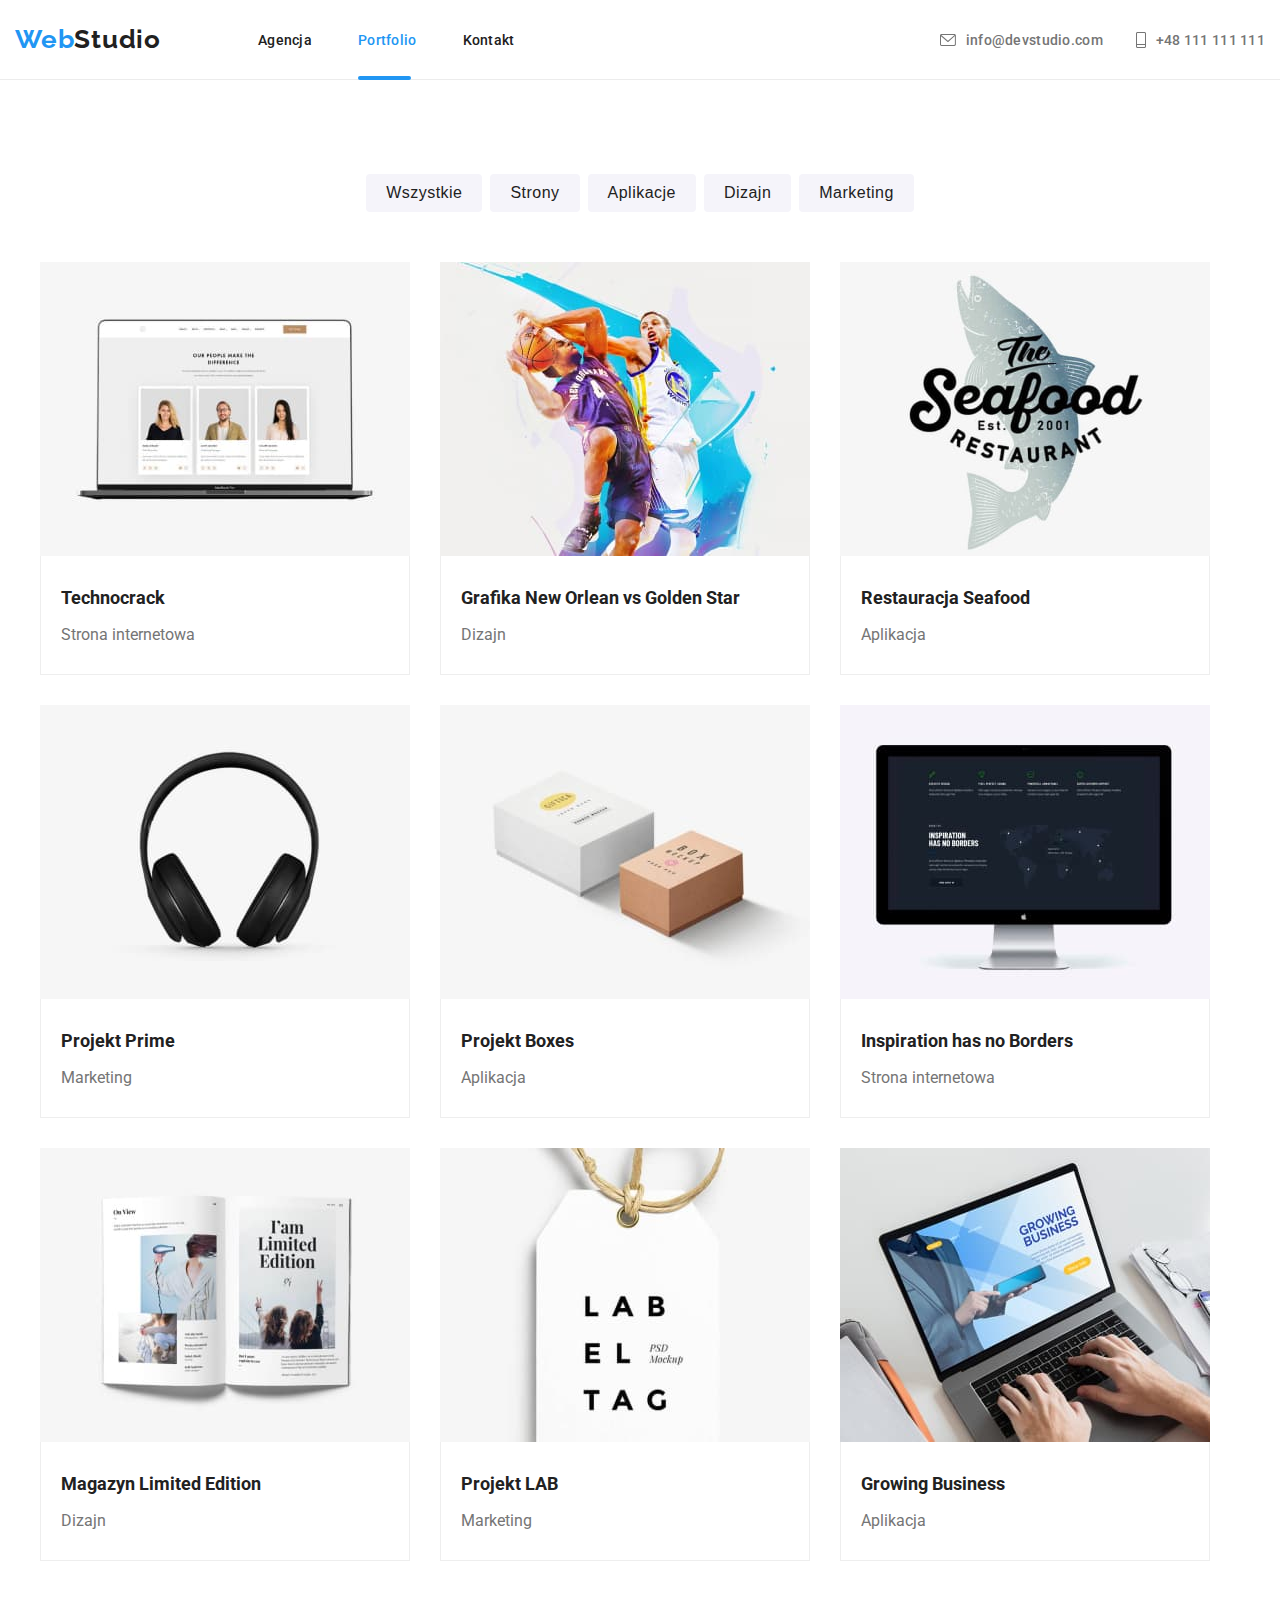
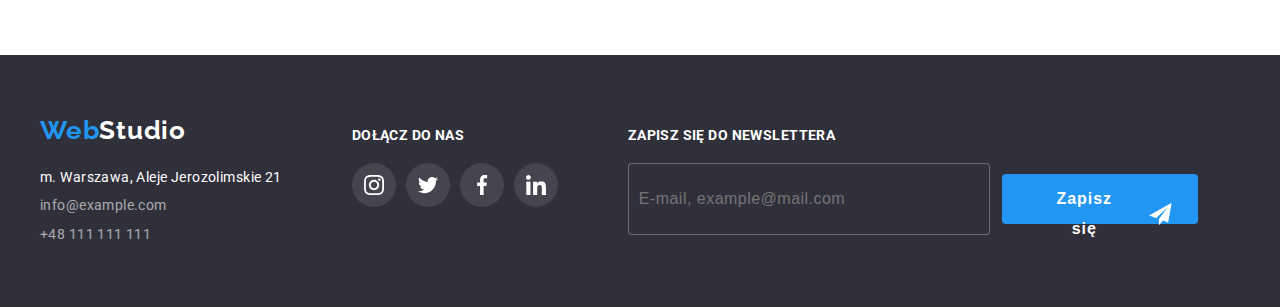
==== commit 394a8b6b: "." ====
--- a/portfolio.html
+++ b/portfolio.html
@@ -23,7 +23,7 @@
     <header class="page-headerr">
       <div class="menu containerr">
         <div class="menu__logo logo">
-          <a class="navigation-logo" href="./index.html"> <span>Web</span>Studio</a>
+          <a class="navigation-logo" href="./index.html"> <span class="web">Web</span>Studio</a>
         </div>
         <nav class="menu__nav">
           <ul class="menu__nav-items">
@@ -250,7 +250,7 @@
       <div class="container footer">
         <div class="footer__item">
           <div class="logo">
-            <a class="navigation-logo-footer" href="./index.html"> <span>Web</span>Studio</a>
+            <a class="navigation-logo-footer" href="./index.html"> <span class="web">Web</span>Studio</a>
           </div>
           <address class="address__box">
             <p>m. Warszawa, Aleje Jerozolimskie 21</p>
--- a/css/styles.css
+++ b/css/styles.css
@@ -30,7 +30,7 @@
   flex-direction: inherit;
 }
 span {
-  color: var(--secondary-color);
+  color: #ffffff;
 }
 .navigation-logo {
   font-family: var(--secondary-font);
@@ -88,6 +88,9 @@
   text-align: center;
   letter-spacing: 0.03em;
   color: var(--fourth-color);
+}
+.web {
+  color: var(--secondary-color);
 }
 .navigation-logo {
   color: var(--main-color);
